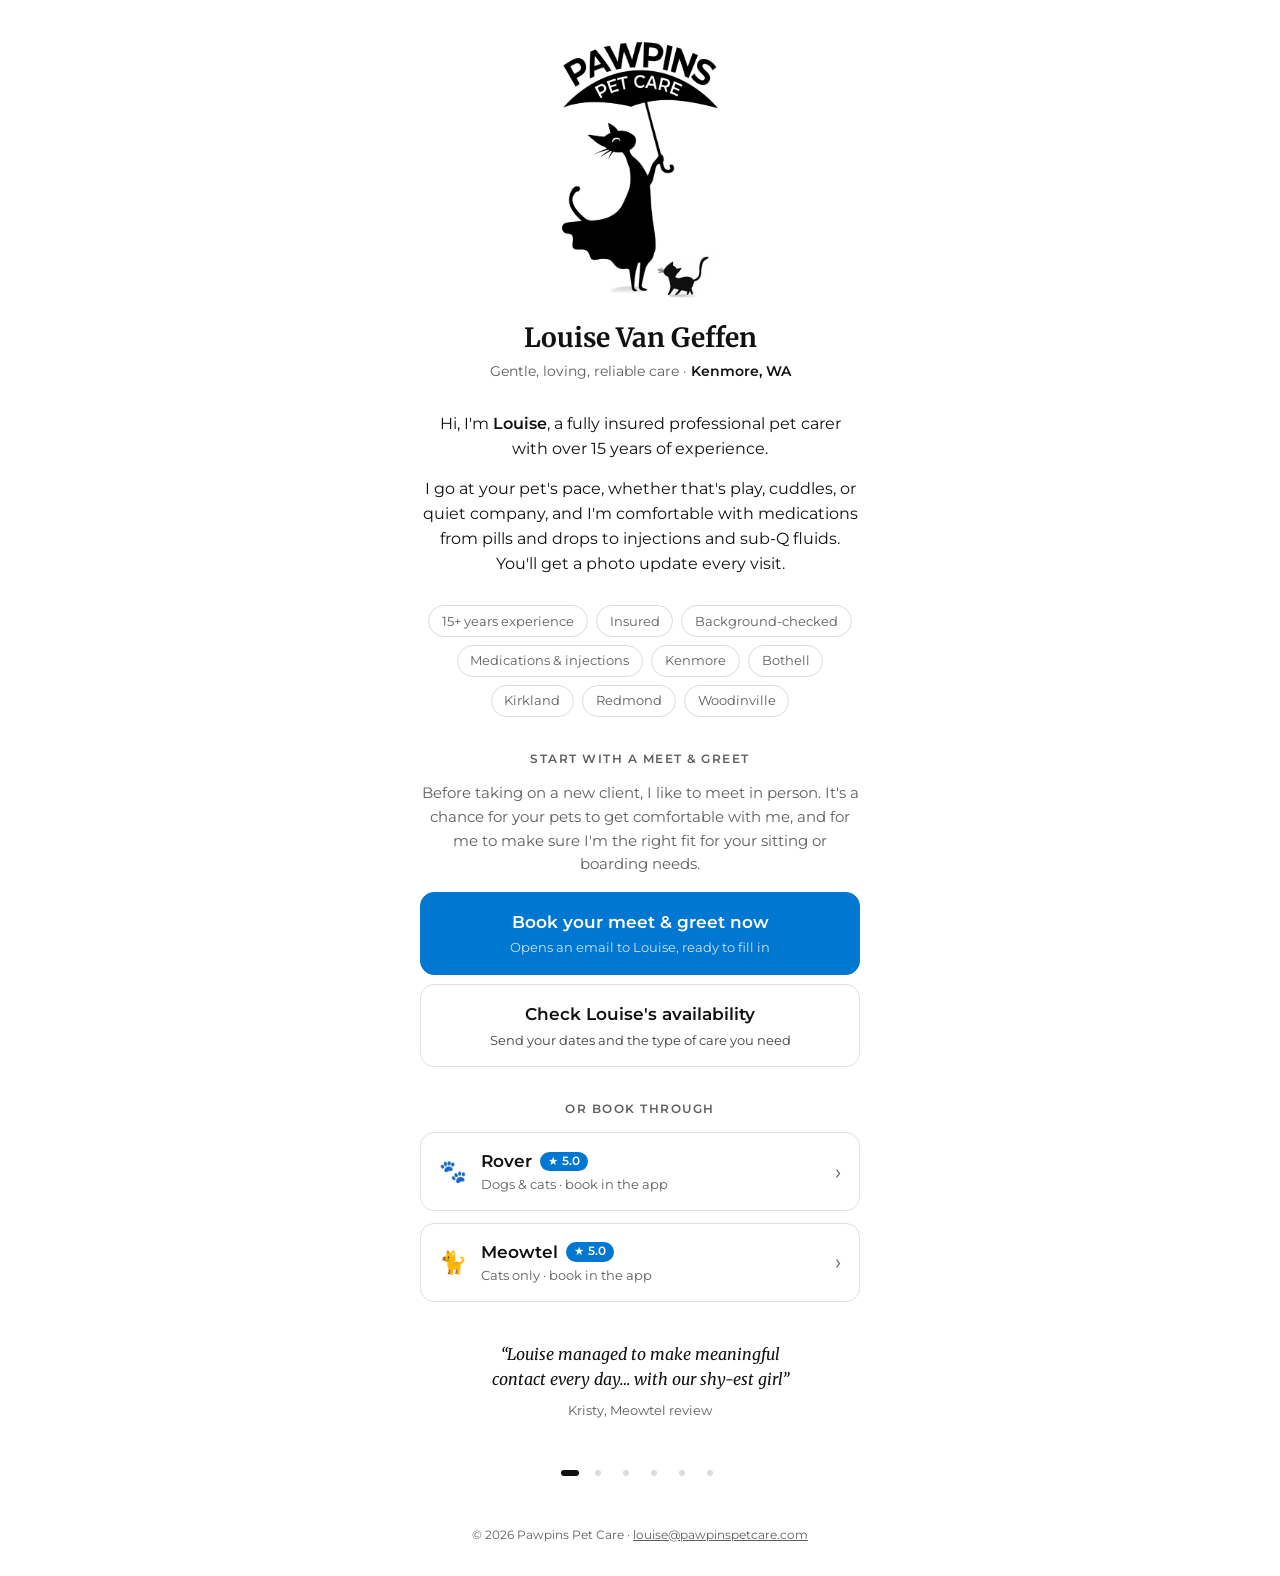
==== index.html @ c9c1debc "Split intro into two paragraphs and give each town its own badge - Drop the cats-only line from the " ====
<!DOCTYPE html>
<html lang="en">
<head>
  <meta charset="UTF-8">
  <meta name="viewport" content="width=device-width, initial-scale=1">
  <title>Pawpins Pet Care · Cat &amp; Pet Sitting in Kenmore, WA</title>
  <meta name="description" content="Gentle, loving, reliable pet care from Louise in Kenmore, Bothell, Kirkland, Redmond and Woodinville. Book through Rover, Meowtel, or contact Louise directly.">
  <link rel="canonical" href="https://www.pawpinspetcare.com/">
  <meta name="theme-color" content="#ffffff">

  <meta property="og:type" content="website">
  <meta property="og:title" content="Pawpins Pet Care">
  <meta property="og:description" content="Gentle, loving, reliable pet care in Kenmore, WA.">
  <meta property="og:url" content="https://www.pawpinspetcare.com/">
  <meta property="og:image" content="https://www.pawpinspetcare.com/icon.png">

  <link rel="icon" href="favicon.ico" sizes="any">
  <link rel="icon" href="favicon-32.png" type="image/png" sizes="32x32">
  <link rel="apple-touch-icon" href="apple-touch-icon.png">
  <link rel="preconnect" href="https://fonts.googleapis.com">
  <link rel="preconnect" href="https://fonts.gstatic.com" crossorigin>
  <link href="https://fonts.googleapis.com/css2?family=Merriweather:wght@400;700&family=Montserrat:wght@400;500;600&display=swap" rel="stylesheet">

  <script type="application/ld+json">
  {
    "@context": "https://schema.org",
    "@type": "LocalBusiness",
    "name": "Pawpins Pet Care",
    "founder": { "@type": "Person", "name": "Louise Van Geffen" },
    "url": "https://www.pawpinspetcare.com/",
    "logo": "https://www.pawpinspetcare.com/icon.png",
    "email": "louise@pawpinspetcare.com",
    "description": "Insured, in-home cat and pet sitting with over 15 years of professional experience.",
    "address": { "@type": "PostalAddress", "addressLocality": "Kenmore", "addressRegion": "WA", "postalCode": "98028", "addressCountry": "US" },
    "areaServed": ["Kenmore", "Bothell", "Kirkland", "Redmond", "Woodinville"],
    "sameAs": [
      "https://www.rover.com/members/louise-v-let-me-take-care-of-your-fur-baby/",
      "https://meowtel.com/cat-sitters/WA/kenmore/gentle-loving-and-reliable-cat-care"
    ]
  }
  </script>

  <link rel="stylesheet" href="style.css?v=20261124c">
</head>
<body>
  <main>
    <header>
      <h1 class="visually-hidden">Pawpins Pet Care</h1>
      <img class="logo" src="logo.png" width="881" height="1422"
           alt="Pawpins Pet Care logo: a cat holding an umbrella, with a kitten">
      <p class="name">Louise Van Geffen</p>
      <p class="tagline">Gentle, loving, reliable care · <strong>Kenmore, WA</strong></p>
    </header>

    <div class="blurb">
      <p>
        Hi, I'm <strong>Louise</strong>, a fully insured professional pet carer with
        over 15 years of experience.
      </p>
      <p>
        I go at your pet's pace, whether that's play, cuddles, or quiet company,
        and I'm comfortable with medications from pills and drops to injections
        and sub-Q fluids. You'll get a photo update every visit.
      </p>
    </div>

    <ul class="facts" aria-label="Highlights and service area">
      <li>15+ years experience</li>
      <li>Insured</li>
      <li>Background-checked</li>
      <li>Medications &amp; injections</li>
      <li>Kenmore</li>
      <li>Bothell</li>
      <li>Kirkland</li>
      <li>Redmond</li>
      <li>Woodinville</li>
    </ul>

    <section class="cta" aria-labelledby="start">
      <h2 id="start">Start with a meet &amp; greet</h2>
      <p class="cta-note">
        Before taking on a new client, I like to meet in person. It's a chance
        for your pets to get comfortable with me, and for me to make sure I'm
        the right fit for your sitting or boarding needs.
      </p>
      <div class="cta-buttons">
        <a class="cta-btn primary" data-mail="meet"
           href="mailto:louise@pawpinspetcare.com?subject=Meet%20%26%20greet%20request">
          Book your meet &amp; greet now
          <small>Opens an email to Louise, ready to fill in</small>
        </a>
        <a class="cta-btn secondary" data-mail="availability"
           href="mailto:louise@pawpinspetcare.com?subject=Checking%20your%20availability">
          Check Louise's availability
          <small>Send your dates and the type of care you need</small>
        </a>
      </div>
    </section>

    <section aria-labelledby="book">
      <h2 id="book">Or book through</h2>
      <div class="links">
        <a class="btn rover" href="https://www.rover.com/members/louise-v-let-me-take-care-of-your-fur-baby/" rel="noopener">
          <span class="icon" aria-hidden="true">🐾</span>
          <span><span class="label">Rover <span class="badge" title="5-star rating">★ 5.0</span></span><span class="sub">Dogs &amp; cats · book in the app</span></span>
          <span class="arrow" aria-hidden="true">›</span>
        </a>
        <a class="btn meowtel" href="https://meowtel.com/cat-sitters/WA/kenmore/gentle-loving-and-reliable-cat-care" rel="noopener">
          <span class="icon" aria-hidden="true">🐈</span>
          <span><span class="label">Meowtel <span class="badge" title="5-star rating">★ 5.0</span></span><span class="sub">Cats only · book in the app</span></span>
          <span class="arrow" aria-hidden="true">›</span>
        </a>
        <!-- To add a text/call button, copy a block above and use href="sms:+1XXXXXXXXXX" or "tel:+1XXXXXXXXXX" -->
      </div>
    </section>

    <section class="reviews" data-reviews aria-label="Client reviews">
      <figure class="review is-active"><blockquote>“Louise is a great sitter! I trust her completely with my cats!”</blockquote><figcaption>Jessica, Meowtel review</figcaption></figure>
    </section>

    <footer>
      © <span id="y">2026</span> Pawpins Pet Care ·
      <a href="mailto:louise@pawpinspetcare.com" style="color: inherit">louise@pawpinspetcare.com</a>
    </footer>
  </main>
  <script src="mail.js?v=20261124c"></script>
  <script src="reviews.js?v=20261124c"></script>
  <script>document.getElementById('y').textContent = new Date().getFullYear();</script>
</body>
</html>
---- style.css ----
:root {
  --bg: #ffffff;
  --card: #ffffff;
  --ink: #111111;
  --muted: #5f5f5f;
  --line: #dcdcdc;
  --stroke: #dde1e6;          /* soft border for buttons and step circles */
  --accent: #0077d1;          /* Pawpins blue (from #0084e4, darkened a touch so white text passes contrast) */
  --accent-hover: #0066b4;
  --accent-soft: #f2f8fd;     /* light blue hover tint */
  --radius: 14px;
  --serif: "Merriweather", Georgia, serif;
  --sans: "Montserrat", system-ui, -apple-system, "Segoe UI", sans-serif;
}
* { box-sizing: border-box; margin: 0; padding: 0; }
html { -webkit-text-size-adjust: 100%; }
body {
  font-family: var(--sans);
  background: var(--bg);
  color: var(--ink);
  line-height: 1.55;
  min-height: 100vh;
  display: flex;
  justify-content: center;
  padding: 2.5rem 1.25rem 2rem;
}
main { width: 100%; max-width: 440px; text-align: center; }

.logo {
  display: block;
  width: 160px;
  max-width: 45%;
  height: auto;
  margin: 0 auto 1.5rem;
}
.visually-hidden {
  position: absolute; width: 1px; height: 1px; overflow: hidden;
  clip: rect(0 0 0 0); white-space: nowrap;
}
.name {
  font-family: var(--serif);
  font-weight: 700;
  font-size: 1.65rem;
  line-height: 1.2;
}
.tagline {
  color: var(--muted);
  font-size: .9rem;
  margin-top: .4rem;
}

.blurb {
  margin: 1.75rem 0;
  font-size: 1.02rem;
  text-wrap: pretty;
  display: grid;
  gap: .9rem;          /* space between intro paragraphs */
}
.blurb strong { font-weight: 600; }

.facts {
  list-style: none;
  display: flex;
  flex-wrap: wrap;
  justify-content: center;
  gap: .5rem;
  margin-bottom: 2rem;
}
.facts li {
  font-size: .82rem;
  color: var(--muted);
  background: var(--card);
  border: 1px solid var(--line);
  border-radius: 999px;
  padding: .3rem .8rem;
}

h2 {
  font-size: .78rem;
  text-transform: uppercase;
  letter-spacing: .12em;
  color: var(--muted);
  font-weight: 600;
  margin-bottom: .85rem;
}

.links { display: grid; gap: .75rem; }
.btn {
  display: flex;
  align-items: center;
  gap: .9rem;
  text-align: left;
  text-decoration: none;
  color: var(--ink);
  background: var(--card);
  border: 1.5px solid var(--stroke);
  border-radius: var(--radius);
  padding: .95rem 1.1rem;
  transition: background .15s ease, color .15s ease;
}
.btn:hover, .btn:focus-visible {
  border-color: var(--accent);
  background: var(--accent-soft);
  outline: none;
}
.btn:focus-visible { box-shadow: 0 0 0 3px #fff, 0 0 0 5px var(--accent); }
.btn .icon { font-size: 1.4rem; line-height: 1; flex: none; }
.btn .label { font-weight: 600; font-size: 1.05rem; display: block; }
.btn .sub { color: var(--muted); font-size: .82rem; display: block; }
.btn .arrow { margin-left: auto; color: var(--muted); font-size: 1.3rem; }

.quote {
  margin: 2.25rem 0 0;
  font-family: var(--serif);
  font-style: italic;
  color: var(--muted);
  font-size: .98rem;
}
.quote cite { display: block; font-style: normal; font-family: inherit; font-size: .8rem; margin-top: .3rem; }

footer {
  margin-top: 2.5rem;
  font-size: .78rem;
  color: var(--muted);
}

@media (prefers-reduced-motion: reduce) { .btn { transition: none; } }

/* ---- Card welcome page (/hi/) ---- */
.welcome .logo { width: 104px; margin-bottom: 1rem; }
.hello {
  font-family: var(--serif);
  font-weight: 700;
  font-size: 1.75rem;
  line-height: 1.25;
}
.lede { margin: .6rem 0 1.75rem; font-size: 1.02rem; color: var(--muted); text-wrap: pretty; }
.lede strong { color: var(--ink); font-weight: 600; }

.next { margin-top: 2.25rem; text-align: left; }
.steps { list-style: none; counter-reset: step; display: grid; gap: .9rem; }
.steps li { counter-increment: step; display: grid; grid-template-columns: 2rem 1fr; gap: .75rem; align-items: start; font-size: .95rem; }
.steps li::before {
  content: counter(step);
  width: 2rem; height: 2rem; border-radius: 50%;
  border: 1.5px solid var(--stroke);
  display: grid; place-items: center;
  font-weight: 600; font-size: .9rem;
}
.steps strong { display: block; font-weight: 600; }
.steps span { color: var(--muted); }

.extras { margin-top: 2.25rem; display: grid; grid-template-columns: 1fr 1fr; gap: .6rem; }
.chip {
  display: flex; align-items: center; justify-content: center; gap: .45rem;
  font: inherit; font-size: .88rem; font-weight: 500;
  color: var(--ink); background: #f3f3f3;
  border: 0; border-radius: 999px;
  padding: .7rem .9rem; text-decoration: none; cursor: pointer;
}
.chip:hover, .chip:focus-visible { background: #e6e6e6; outline: none; }
.chip:focus-visible { box-shadow: 0 0 0 2px var(--ink); }
.more { display: inline-block; margin-top: 1.75rem; color: var(--ink); font-size: .9rem; }

/* ---- Meet & greet call to action ---- */
.cta { margin: 0 0 2rem; }
.cta-note { font-size: .95rem; color: var(--muted); margin: 0 0 1rem; text-wrap: pretty; }
.cta-buttons { display: grid; gap: .6rem; }
.cta-btn {
  display: block;
  text-decoration: none;
  font-weight: 600;
  font-size: 1.08rem;
  border: 1.5px solid var(--stroke);
  border-radius: var(--radius);
  padding: 1rem 1.1rem;
  transition: background .15s ease, color .15s ease;
}
.cta-btn small { display: block; font-weight: 400; font-size: .8rem; margin-top: .15rem; opacity: .8; }
.cta-btn.primary { background: var(--accent); border-color: var(--accent); color: #fff; }
.cta-btn.primary:hover, .cta-btn.primary:focus-visible { background: var(--accent-hover); border-color: var(--accent-hover); outline: none; }
.cta-btn.secondary { background: #fff; color: var(--ink); }
.cta-btn.secondary:hover, .cta-btn.secondary:focus-visible { background: var(--accent-soft); border-color: var(--accent); outline: none; }
.cta-btn:focus-visible { box-shadow: 0 0 0 3px #fff, 0 0 0 5px var(--accent); }
.or { font-size: .78rem; text-transform: uppercase; letter-spacing: .12em; color: var(--muted); margin: 0 0 .85rem; }

/* ---- Rating badge on booking buttons ---- */
.btn > span:not(.icon):not(.arrow) { min-width: 0; }
.btn .label { display: flex; align-items: center; gap: .5rem; }
.btn .sub { white-space: nowrap; overflow: hidden; text-overflow: ellipsis; }
.badge {
  display: inline-flex; align-items: center;
  font-size: .72rem; font-weight: 600; letter-spacing: .02em;
  line-height: 1;
  color: #fff; background: var(--accent);
  border-radius: 999px;
  padding: .25rem .5rem;
}


/* ---- Reviews carousel ---- */
.reviews { margin: 2.5rem 0 0; }
.reviews-track { display: grid; }               /* all slides share one cell: height = tallest, no jumping */
.review {
  grid-area: 1 / 1;
  margin: 0;
  opacity: 0;
  transform: translateY(6px);
  transition: opacity .7s ease, transform .7s ease;
  pointer-events: none;
}
.review.is-active { opacity: 1; transform: none; pointer-events: auto; }
.review blockquote {
  font-family: var(--serif);
  font-style: italic;
  font-size: 1rem;
  line-height: 1.6;
  color: var(--ink);
  text-wrap: balance;
}
.review figcaption { font-size: .8rem; color: var(--muted); margin-top: .5rem; }
.reviews-dots { display: flex; justify-content: center; gap: .25rem; margin-top: .9rem; }
.reviews-dots button {
  width: 24px; height: 24px;               /* comfortable tap target */
  border: 0; padding: 0; background: none; cursor: pointer;
  display: grid; place-items: center;
}
.reviews-dots button::before {
  content: ""; width: 6px; height: 6px; border-radius: 999px;
  background: var(--line);
  transition: width .3s ease, background .3s ease;
}
.reviews-dots button[aria-current="true"]::before { width: 18px; background: var(--ink); }
.reviews-dots button:focus-visible { outline: 2px solid var(--ink); outline-offset: 1px; border-radius: 6px; }
@media (prefers-reduced-motion: reduce) {
  /* Still rotates, but as a plain fade with no movement */
  .review { transform: none; transition: opacity .7s ease; }
  .reviews-dots button::before { transition: none; }
}
.tagline strong { color: var(--ink); font-weight: 600; }
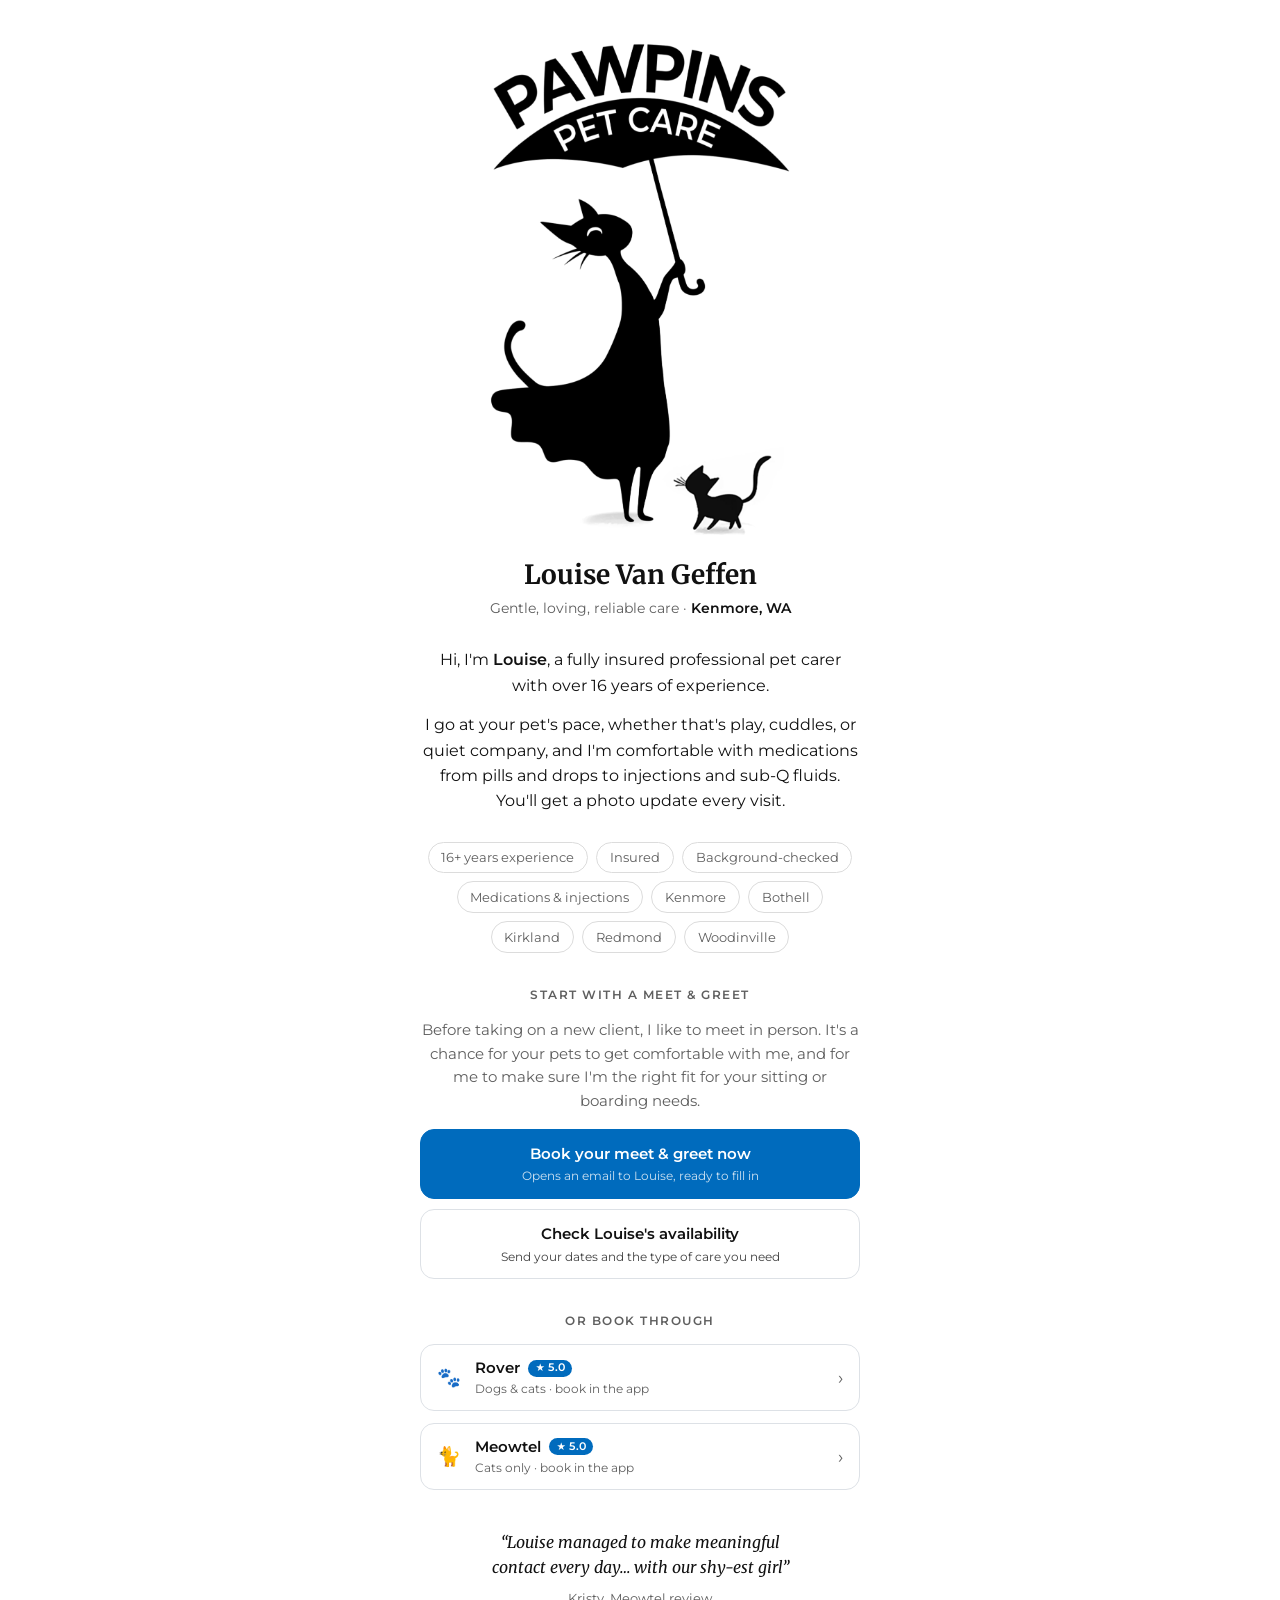
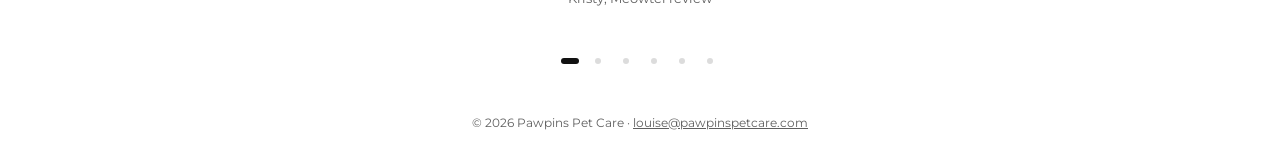
==== commit ef4e106c: "Shrinking logo on desktop, smaller buttons, deeper blue, 16+ years - Home page logo starts large on " ====
--- a/index.html
+++ b/index.html
@@ -30,7 +30,7 @@
     "url": "https://www.pawpinspetcare.com/",
     "logo": "https://www.pawpinspetcare.com/icon.png",
     "email": "louise@pawpinspetcare.com",
-    "description": "Insured, in-home cat and pet sitting with over 15 years of professional experience.",
+    "description": "Insured, in-home cat and pet sitting with over 16 years of professional experience.",
     "address": { "@type": "PostalAddress", "addressLocality": "Kenmore", "addressRegion": "WA", "postalCode": "98028", "addressCountry": "US" },
     "areaServed": ["Kenmore", "Bothell", "Kirkland", "Redmond", "Woodinville"],
     "sameAs": [
@@ -40,13 +40,13 @@
   }
   </script>
 
-  <link rel="stylesheet" href="style.css?v=20261124c">
+  <link rel="stylesheet" href="style.css?v=20261124d">
 </head>
 <body>
   <main>
     <header>
       <h1 class="visually-hidden">Pawpins Pet Care</h1>
-      <img class="logo" src="logo.png" width="881" height="1422"
+      <img class="logo logo-grow" src="logo.png" width="881" height="1422"
            alt="Pawpins Pet Care logo: a cat holding an umbrella, with a kitten">
       <p class="name">Louise Van Geffen</p>
       <p class="tagline">Gentle, loving, reliable care · <strong>Kenmore, WA</strong></p>
@@ -55,7 +55,7 @@
     <div class="blurb">
       <p>
         Hi, I'm <strong>Louise</strong>, a fully insured professional pet carer with
-        over 15 years of experience.
+        over 16 years of experience.
       </p>
       <p>
         I go at your pet's pace, whether that's play, cuddles, or quiet company,
@@ -65,7 +65,7 @@
     </div>
 
     <ul class="facts" aria-label="Highlights and service area">
-      <li>15+ years experience</li>
+      <li>16+ years experience</li>
       <li>Insured</li>
       <li>Background-checked</li>
       <li>Medications &amp; injections</li>
@@ -123,8 +123,33 @@
       <a href="mailto:louise@pawpinspetcare.com" style="color: inherit">louise@pawpinspetcare.com</a>
     </footer>
   </main>
-  <script src="mail.js?v=20261124c"></script>
-  <script src="reviews.js?v=20261124c"></script>
+  <script src="mail.js?v=20261124d"></script>
+  <script src="reviews.js?v=20261124d"></script>
+  <script>
+    // Desktop only: the logo starts large and shrinks to its normal size over the first part of the scroll.
+    (function () {
+      var logo = document.querySelector(".logo-grow");
+      if (!logo) return;
+      var desktop = window.matchMedia("(min-width: 768px) and (hover: hover) and (pointer: fine)");
+      var SMALL = 160, RANGE = 320; // px wide when shrunk, px of scroll to get there
+      var RATIO = 1422 / 881;       // logo height / width
+      var queued = false;
+      function update() {
+        queued = false;
+        if (!desktop.matches) { logo.style.removeProperty("--logo-w"); return; }
+        // Start up to 320px wide, but never taller than ~55% of the window, so the name stays above the fold
+        var BIG = Math.max(SMALL, Math.min(320, window.innerHeight * 0.55 / RATIO));
+        var p = Math.min(1, Math.max(0, window.scrollY / RANGE));
+        var eased = 1 - Math.pow(1 - p, 2); // ease-out: shrinks quickly at first, settles gently
+        logo.style.setProperty("--logo-w", (BIG - (BIG - SMALL) * eased).toFixed(1) + "px");
+      }
+      function queue() { if (!queued) { queued = true; requestAnimationFrame(update); } }
+      window.addEventListener("scroll", queue, { passive: true });
+      window.addEventListener("resize", queue);
+      if (desktop.addEventListener) desktop.addEventListener("change", queue);
+      update();
+    })();
+  </script>
   <script>document.getElementById('y').textContent = new Date().getFullYear();</script>
 </body>
 </html>
--- a/style.css
+++ b/style.css
@@ -5,8 +5,8 @@
   --muted: #5f5f5f;
   --line: #dcdcdc;
   --stroke: #dde1e6;          /* soft border for buttons and step circles */
-  --accent: #0077d1;          /* Pawpins blue (from #0084e4, darkened a touch so white text passes contrast) */
-  --accent-hover: #0066b4;
+  --accent: #006bbd;          /* Pawpins blue (a deeper take on #0084e4) */
+  --accent-hover: #005aa0;
   --accent-soft: #f2f8fd;     /* light blue hover tint */
   --radius: 14px;
   --serif: "Merriweather", Georgia, serif;
@@ -95,7 +95,7 @@
   background: var(--card);
   border: 1.5px solid var(--stroke);
   border-radius: var(--radius);
-  padding: .95rem 1.1rem;
+  padding: .7rem 1rem;
   transition: background .15s ease, color .15s ease;
 }
 .btn:hover, .btn:focus-visible {
@@ -104,10 +104,10 @@
   outline: none;
 }
 .btn:focus-visible { box-shadow: 0 0 0 3px #fff, 0 0 0 5px var(--accent); }
-.btn .icon { font-size: 1.4rem; line-height: 1; flex: none; }
-.btn .label { font-weight: 600; font-size: 1.05rem; display: block; }
-.btn .sub { color: var(--muted); font-size: .82rem; display: block; }
-.btn .arrow { margin-left: auto; color: var(--muted); font-size: 1.3rem; }
+.btn .icon { font-size: 1.2rem; line-height: 1; flex: none; }
+.btn .label { font-weight: 600; font-size: .95rem; display: block; }
+.btn .sub { color: var(--muted); font-size: .76rem; display: block; }
+.btn .arrow { margin-left: auto; color: var(--muted); font-size: 1.1rem; }
 
 .quote {
   margin: 2.25rem 0 0;
@@ -170,13 +170,13 @@
   display: block;
   text-decoration: none;
   font-weight: 600;
-  font-size: 1.08rem;
+  font-size: .95rem;
   border: 1.5px solid var(--stroke);
   border-radius: var(--radius);
-  padding: 1rem 1.1rem;
+  padding: .75rem 1rem;
   transition: background .15s ease, color .15s ease;
 }
-.cta-btn small { display: block; font-weight: 400; font-size: .8rem; margin-top: .15rem; opacity: .8; }
+.cta-btn small { display: block; font-weight: 400; font-size: .75rem; margin-top: .15rem; opacity: .8; }
 .cta-btn.primary { background: var(--accent); border-color: var(--accent); color: #fff; }
 .cta-btn.primary:hover, .cta-btn.primary:focus-visible { background: var(--accent-hover); border-color: var(--accent-hover); outline: none; }
 .cta-btn.secondary { background: #fff; color: var(--ink); }
@@ -190,11 +190,11 @@
 .btn .sub { white-space: nowrap; overflow: hidden; text-overflow: ellipsis; }
 .badge {
   display: inline-flex; align-items: center;
-  font-size: .72rem; font-weight: 600; letter-spacing: .02em;
+  font-size: .66rem; font-weight: 600; letter-spacing: .02em;
   line-height: 1;
   color: #fff; background: var(--accent);
   border-radius: 999px;
-  padding: .25rem .5rem;
+  padding: .2rem .45rem;
 }
 
 
@@ -238,3 +238,8 @@
   .reviews-dots button::before { transition: none; }
 }
 .tagline strong { color: var(--ink); font-weight: 600; }
+
+/* ---- Home page logo that shrinks on scroll (desktop only; driven by a small script in index.html) ---- */
+@media (min-width: 768px) and (hover: hover) and (pointer: fine) {
+  .logo-grow { width: var(--logo-w, 160px); max-width: none; will-change: width; }
+}
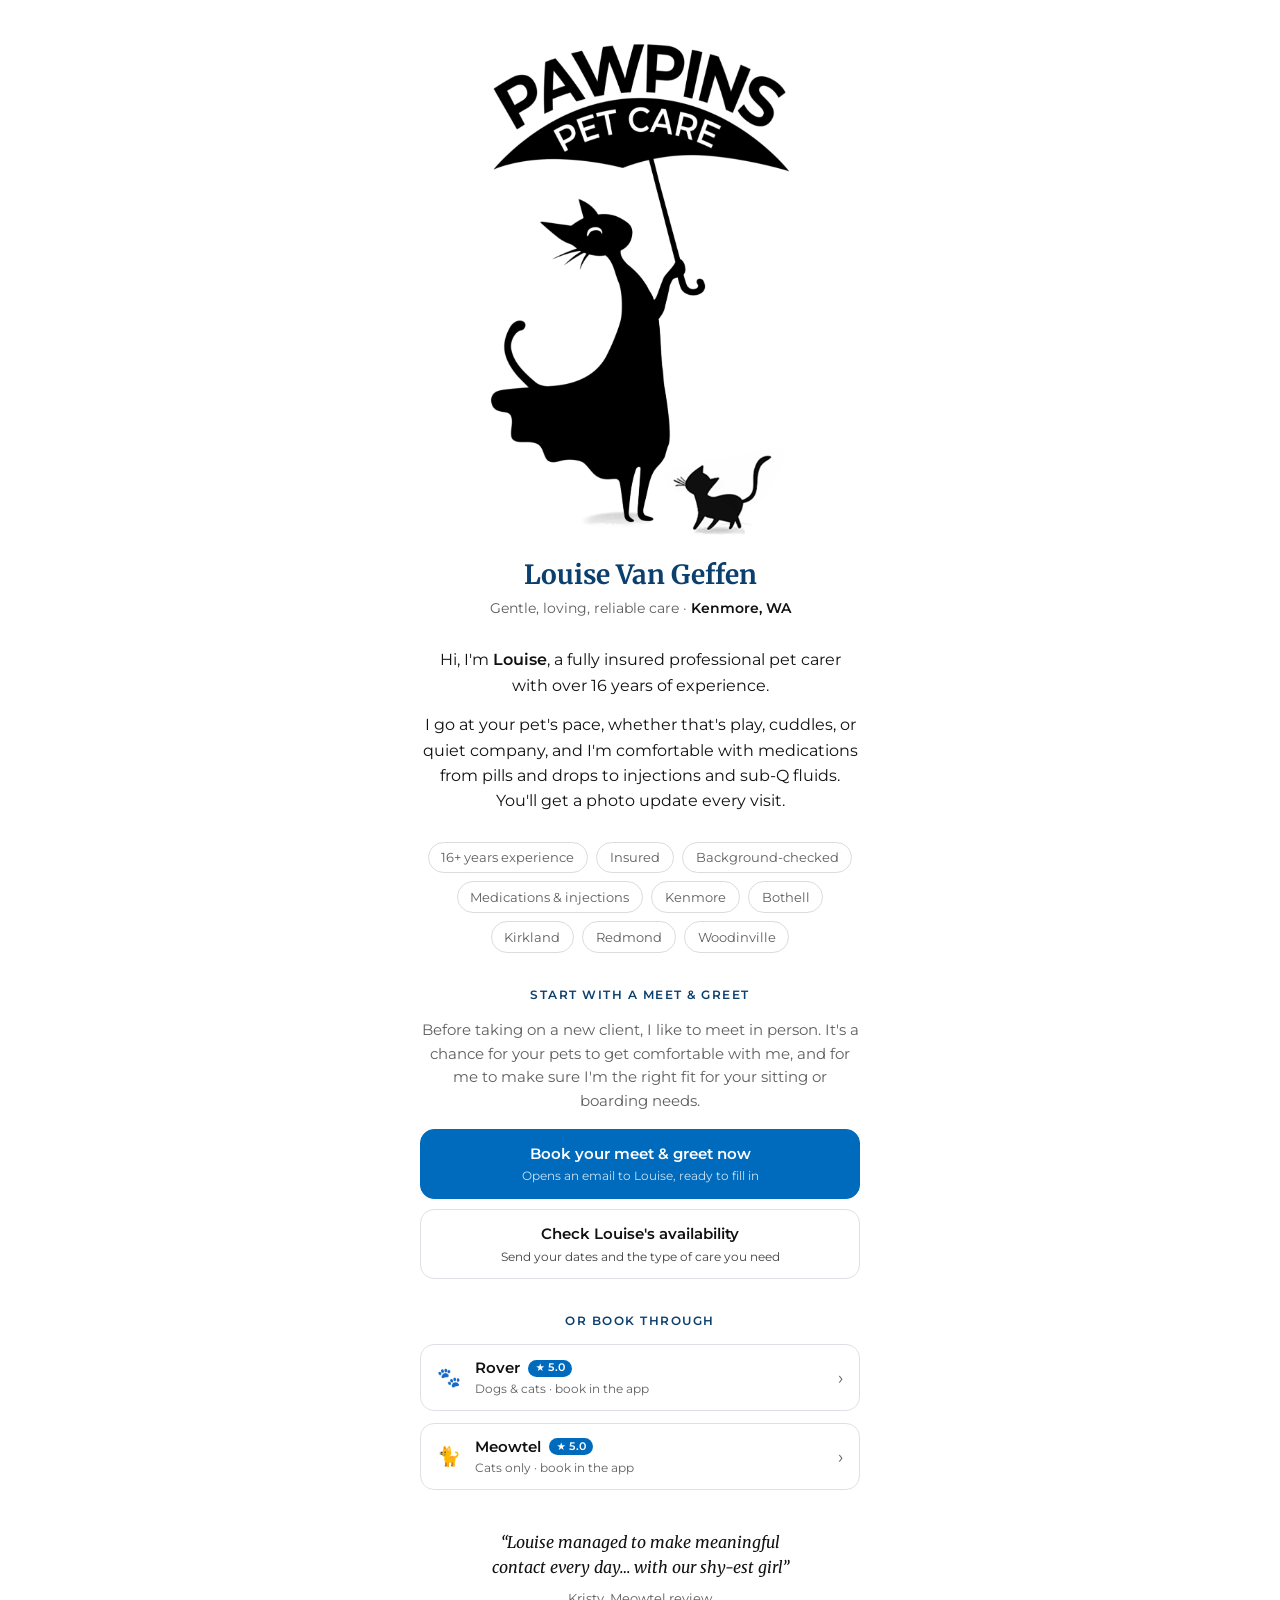
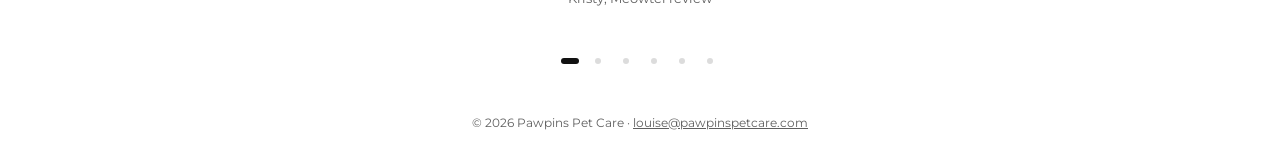
==== commit 4b6b5ff3: "Fix email links; navy name and section headers - Email links: stop navigating to /hi/ 0.7s after the" ====
--- a/index.html
+++ b/index.html
@@ -14,8 +14,10 @@
   <meta property="og:url" content="https://www.pawpinspetcare.com/">
   <meta property="og:image" content="https://www.pawpinspetcare.com/icon.png">
 
-  <link rel="icon" href="favicon.ico" sizes="any">
-  <link rel="icon" href="favicon-32.png" type="image/png" sizes="32x32">
+  <link rel="icon" href="favicon.ico?v=kitten" sizes="any">
+  <!-- White kitten for dark browser tabs, black kitten for light ones -->
+  <link rel="icon" href="favicon-kitten-white.png" type="image/png" sizes="64x64" media="(prefers-color-scheme: dark)">
+  <link rel="icon" href="favicon-kitten-black.png" type="image/png" sizes="64x64" media="(prefers-color-scheme: light)">
   <link rel="apple-touch-icon" href="apple-touch-icon.png">
   <link rel="preconnect" href="https://fonts.googleapis.com">
   <link rel="preconnect" href="https://fonts.gstatic.com" crossorigin>
@@ -40,7 +42,7 @@
   }
   </script>
 
-  <link rel="stylesheet" href="style.css?v=20261124d">
+  <link rel="stylesheet" href="style.css?v=20261124g">
 </head>
 <body>
   <main>
@@ -100,12 +102,12 @@
     <section aria-labelledby="book">
       <h2 id="book">Or book through</h2>
       <div class="links">
-        <a class="btn rover" href="https://www.rover.com/members/louise-v-let-me-take-care-of-your-fur-baby/" rel="noopener">
+        <a class="btn rover" href="https://www.rover.com/members/louise-v-let-me-take-care-of-your-fur-baby/" target="_blank" rel="noopener">
           <span class="icon" aria-hidden="true">🐾</span>
           <span><span class="label">Rover <span class="badge" title="5-star rating">★ 5.0</span></span><span class="sub">Dogs &amp; cats · book in the app</span></span>
           <span class="arrow" aria-hidden="true">›</span>
         </a>
-        <a class="btn meowtel" href="https://meowtel.com/cat-sitters/WA/kenmore/gentle-loving-and-reliable-cat-care" rel="noopener">
+        <a class="btn meowtel" href="https://meowtel.com/cat-sitters/WA/kenmore/gentle-loving-and-reliable-cat-care" target="_blank" rel="noopener">
           <span class="icon" aria-hidden="true">🐈</span>
           <span><span class="label">Meowtel <span class="badge" title="5-star rating">★ 5.0</span></span><span class="sub">Cats only · book in the app</span></span>
           <span class="arrow" aria-hidden="true">›</span>
@@ -123,8 +125,8 @@
       <a href="mailto:louise@pawpinspetcare.com" style="color: inherit">louise@pawpinspetcare.com</a>
     </footer>
   </main>
-  <script src="mail.js?v=20261124d"></script>
-  <script src="reviews.js?v=20261124d"></script>
+  <script src="mail.js?v=20261124g"></script>
+  <script src="reviews.js?v=20261124g"></script>
   <script>
     // Desktop only: the logo starts large and shrinks to its normal size over the first part of the scroll.
     (function () {
--- a/style.css
+++ b/style.css
@@ -8,6 +8,7 @@
   --accent: #006bbd;          /* Pawpins blue (a deeper take on #0084e4) */
   --accent-hover: #005aa0;
   --accent-soft: #f2f8fd;     /* light blue hover tint */
+  --accent-deep: #0b3f6e;     /* darker blue for Louise's name and section headers */
   --radius: 14px;
   --serif: "Merriweather", Georgia, serif;
   --sans: "Montserrat", system-ui, -apple-system, "Segoe UI", sans-serif;
@@ -42,6 +43,7 @@
   font-weight: 700;
   font-size: 1.65rem;
   line-height: 1.2;
+  color: var(--accent-deep);
 }
 .tagline {
   color: var(--muted);
@@ -79,7 +81,7 @@
   font-size: .78rem;
   text-transform: uppercase;
   letter-spacing: .12em;
-  color: var(--muted);
+  color: var(--accent-deep);
   font-weight: 600;
   margin-bottom: .85rem;
 }
@@ -182,7 +184,7 @@
 .cta-btn.secondary { background: #fff; color: var(--ink); }
 .cta-btn.secondary:hover, .cta-btn.secondary:focus-visible { background: var(--accent-soft); border-color: var(--accent); outline: none; }
 .cta-btn:focus-visible { box-shadow: 0 0 0 3px #fff, 0 0 0 5px var(--accent); }
-.or { font-size: .78rem; text-transform: uppercase; letter-spacing: .12em; color: var(--muted); margin: 0 0 .85rem; }
+.or { font-size: .78rem; text-transform: uppercase; letter-spacing: .12em; color: var(--accent-deep); margin: 0 0 .85rem; }
 
 /* ---- Rating badge on booking buttons ---- */
 .btn > span:not(.icon):not(.arrow) { min-width: 0; }
@@ -243,3 +245,20 @@
 @media (min-width: 768px) and (hover: hover) and (pointer: fine) {
   .logo-grow { width: var(--logo-w, 160px); max-width: none; will-change: width; }
 }
+
+/* ---- Note shown on /hi/ after arriving from an email link ---- */
+.notice {
+  font-size: .85rem;
+  color: var(--ink);
+  background: var(--accent-soft);
+  border: 1px solid var(--stroke);
+  border-radius: 10px;
+  padding: .65rem .9rem;
+  margin: 0 0 1.5rem;
+  text-wrap: pretty;
+}
+.notice a { color: var(--accent); font-weight: 600; }
+
+/* ---- Soft cross-fade between pages (browsers that support it) ---- */
+@view-transition { navigation: auto; }
+::view-transition-old(root), ::view-transition-new(root) { animation-duration: .45s; }
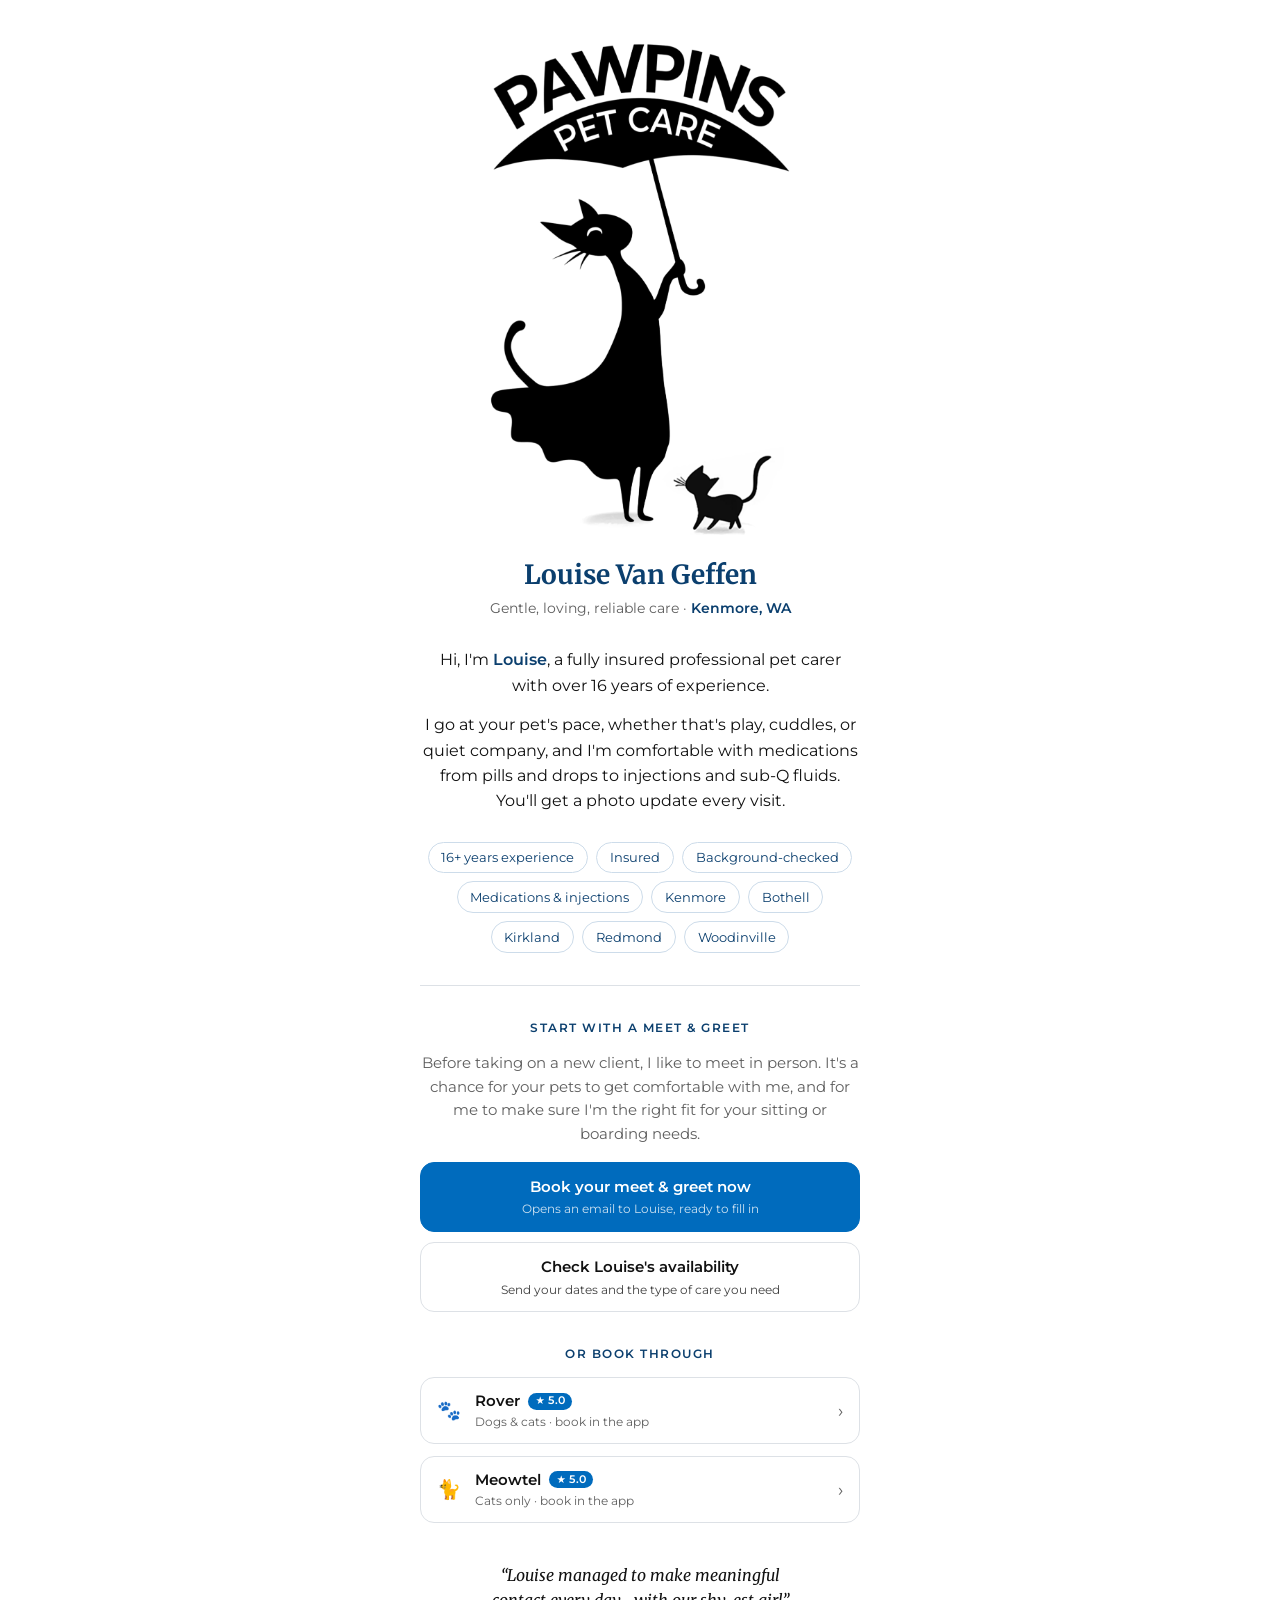
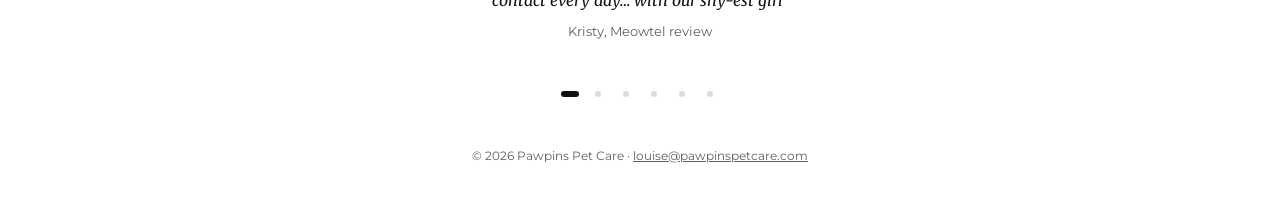
==== commit ce30335c: "Navy bold text and badges, divider, simpler card page greeting - Bold text (Louise, Kenmore, WA, ste" ====
--- a/index.html
+++ b/index.html
@@ -42,7 +42,7 @@
   }
   </script>
 
-  <link rel="stylesheet" href="style.css?v=20261124g">
+  <link rel="stylesheet" href="style.css?v=20261124i">
 </head>
 <body>
   <main>
@@ -77,6 +77,8 @@
       <li>Redmond</li>
       <li>Woodinville</li>
     </ul>
+
+    <hr class="divider">
 
     <section class="cta" aria-labelledby="start">
       <h2 id="start">Start with a meet &amp; greet</h2>
@@ -125,8 +127,8 @@
       <a href="mailto:louise@pawpinspetcare.com" style="color: inherit">louise@pawpinspetcare.com</a>
     </footer>
   </main>
-  <script src="mail.js?v=20261124g"></script>
-  <script src="reviews.js?v=20261124g"></script>
+  <script src="mail.js?v=20261124i"></script>
+  <script src="reviews.js?v=20261124i"></script>
   <script>
     // Desktop only: the logo starts large and shrinks to its normal size over the first part of the scroll.
     (function () {
--- a/style.css
+++ b/style.css
@@ -58,7 +58,7 @@
   display: grid;
   gap: .9rem;          /* space between intro paragraphs */
 }
-.blurb strong { font-weight: 600; }
+.blurb strong { font-weight: 600; color: var(--accent-deep); }
 
 .facts {
   list-style: none;
@@ -70,9 +70,9 @@
 }
 .facts li {
   font-size: .82rem;
-  color: var(--muted);
+  color: var(--accent-deep);
   background: var(--card);
-  border: 1px solid var(--line);
+  border: 1px solid #cddcea;   /* pale blue to go with the navy text */
   border-radius: 999px;
   padding: .3rem .8rem;
 }
@@ -137,7 +137,7 @@
   line-height: 1.25;
 }
 .lede { margin: .6rem 0 1.75rem; font-size: 1.02rem; color: var(--muted); text-wrap: pretty; }
-.lede strong { color: var(--ink); font-weight: 600; }
+.lede strong { color: var(--accent-deep); font-weight: 600; }
 
 .next { margin-top: 2.25rem; text-align: left; }
 .steps { list-style: none; counter-reset: step; display: grid; gap: .9rem; }
@@ -149,7 +149,7 @@
   display: grid; place-items: center;
   font-weight: 600; font-size: .9rem;
 }
-.steps strong { display: block; font-weight: 600; }
+.steps strong { display: block; font-weight: 600; color: var(--accent-deep); }
 .steps span { color: var(--muted); }
 
 .extras { margin-top: 2.25rem; display: grid; grid-template-columns: 1fr 1fr; gap: .6rem; }
@@ -239,7 +239,7 @@
   .review { transform: none; transition: opacity .7s ease; }
   .reviews-dots button::before { transition: none; }
 }
-.tagline strong { color: var(--ink); font-weight: 600; }
+.tagline strong { color: var(--accent-deep); font-weight: 600; }
 
 /* ---- Home page logo that shrinks on scroll (desktop only; driven by a small script in index.html) ---- */
 @media (min-width: 768px) and (hover: hover) and (pointer: fine) {
@@ -262,3 +262,6 @@
 /* ---- Soft cross-fade between pages (browsers that support it) ---- */
 @view-transition { navigation: auto; }
 ::view-transition-old(root), ::view-transition-new(root) { animation-duration: .45s; }
+
+/* ---- Divider above the meet & greet section (home page) ---- */
+.divider { border: 0; border-top: 1px solid var(--stroke); margin: 0 0 2rem; }
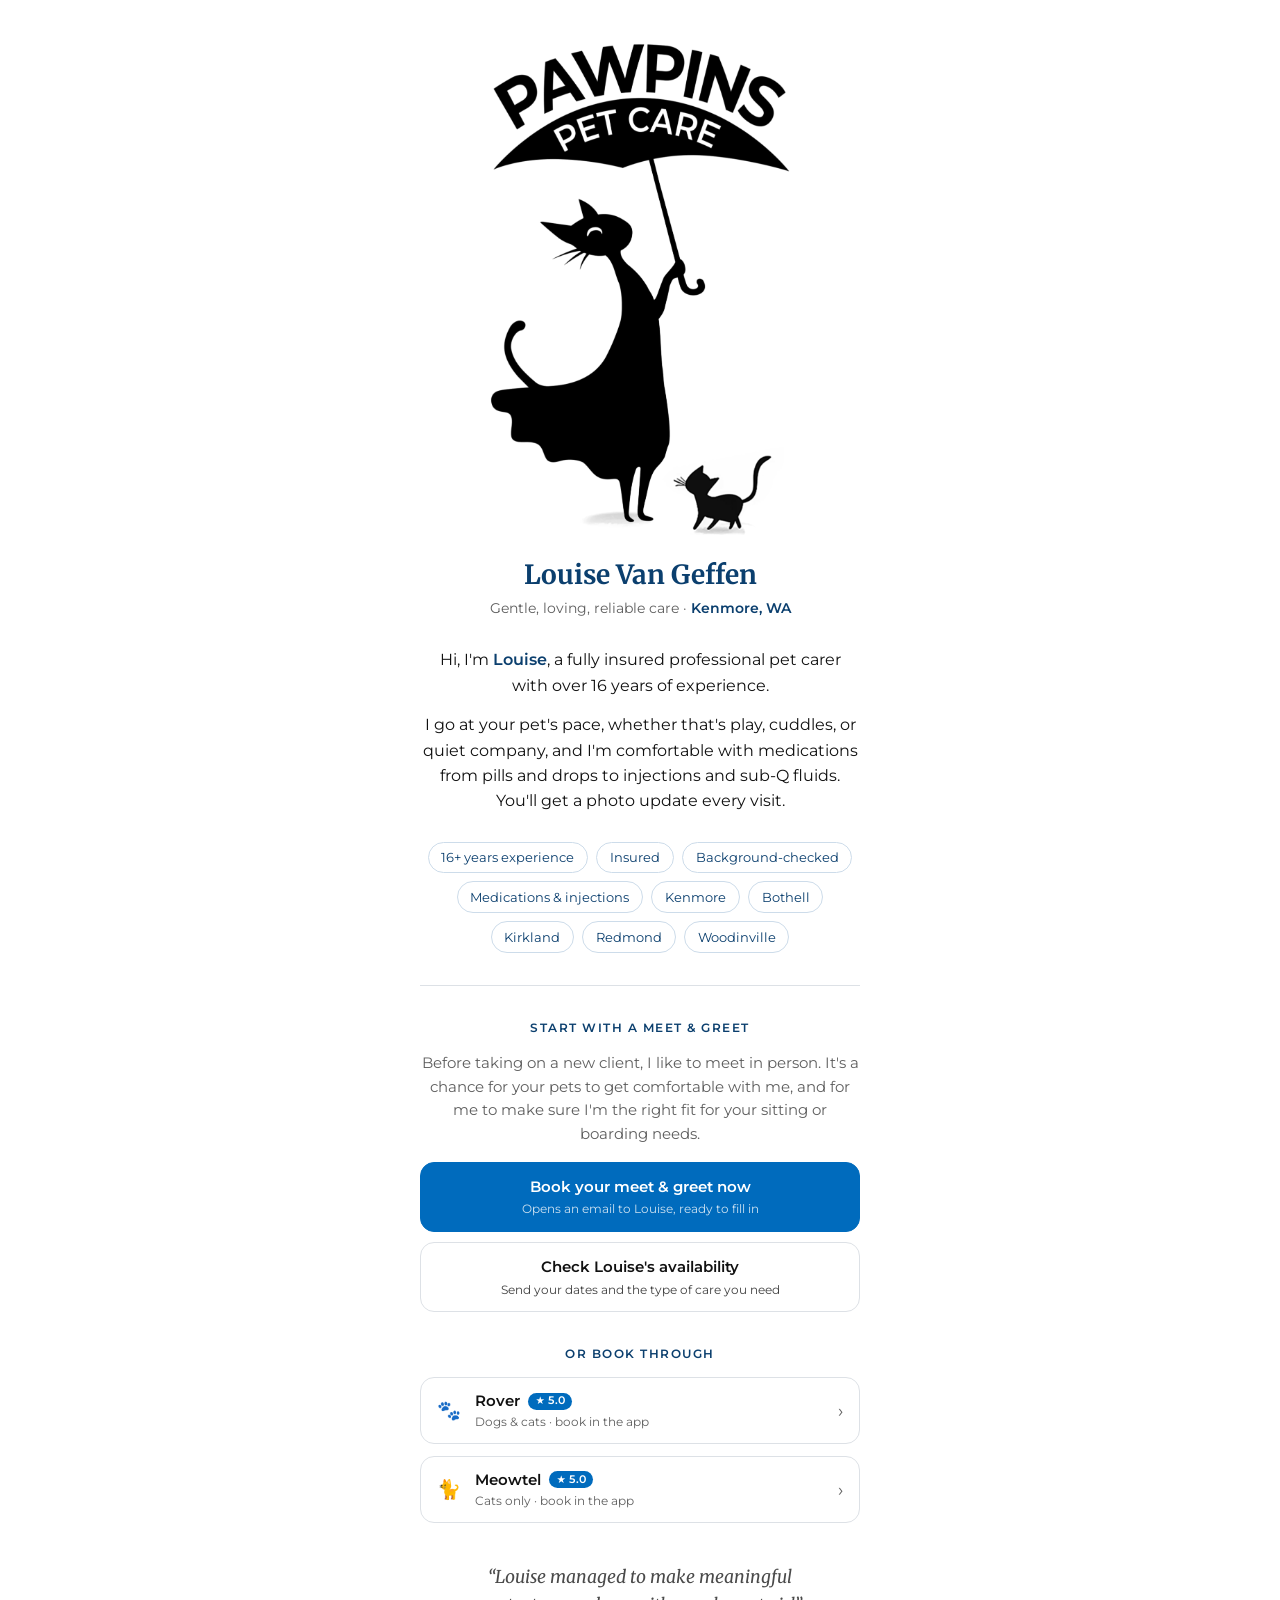
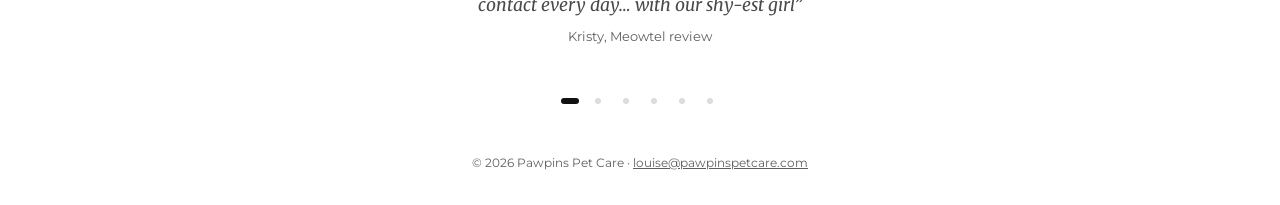
==== commit 721f52dc: "Larger, softer testimonial text; add high-res QR code - Testimonial quotes up to 1.1rem in a softer " ====
--- a/index.html
+++ b/index.html
@@ -42,7 +42,7 @@
   }
   </script>
 
-  <link rel="stylesheet" href="style.css?v=20261124i">
+  <link rel="stylesheet" href="style.css?v=20261124j">
 </head>
 <body>
   <main>
@@ -127,8 +127,8 @@
       <a href="mailto:louise@pawpinspetcare.com" style="color: inherit">louise@pawpinspetcare.com</a>
     </footer>
   </main>
-  <script src="mail.js?v=20261124i"></script>
-  <script src="reviews.js?v=20261124i"></script>
+  <script src="mail.js?v=20261124j"></script>
+  <script src="reviews.js?v=20261124j"></script>
   <script>
     // Desktop only: the logo starts large and shrinks to its normal size over the first part of the scroll.
     (function () {
--- a/style.css
+++ b/style.css
@@ -215,9 +215,9 @@
 .review blockquote {
   font-family: var(--serif);
   font-style: italic;
-  font-size: 1rem;
+  font-size: 1.1rem;
   line-height: 1.6;
-  color: var(--ink);
+  color: #4a4a4a;   /* softer than body text */
   text-wrap: balance;
 }
 .review figcaption { font-size: .8rem; color: var(--muted); margin-top: .5rem; }
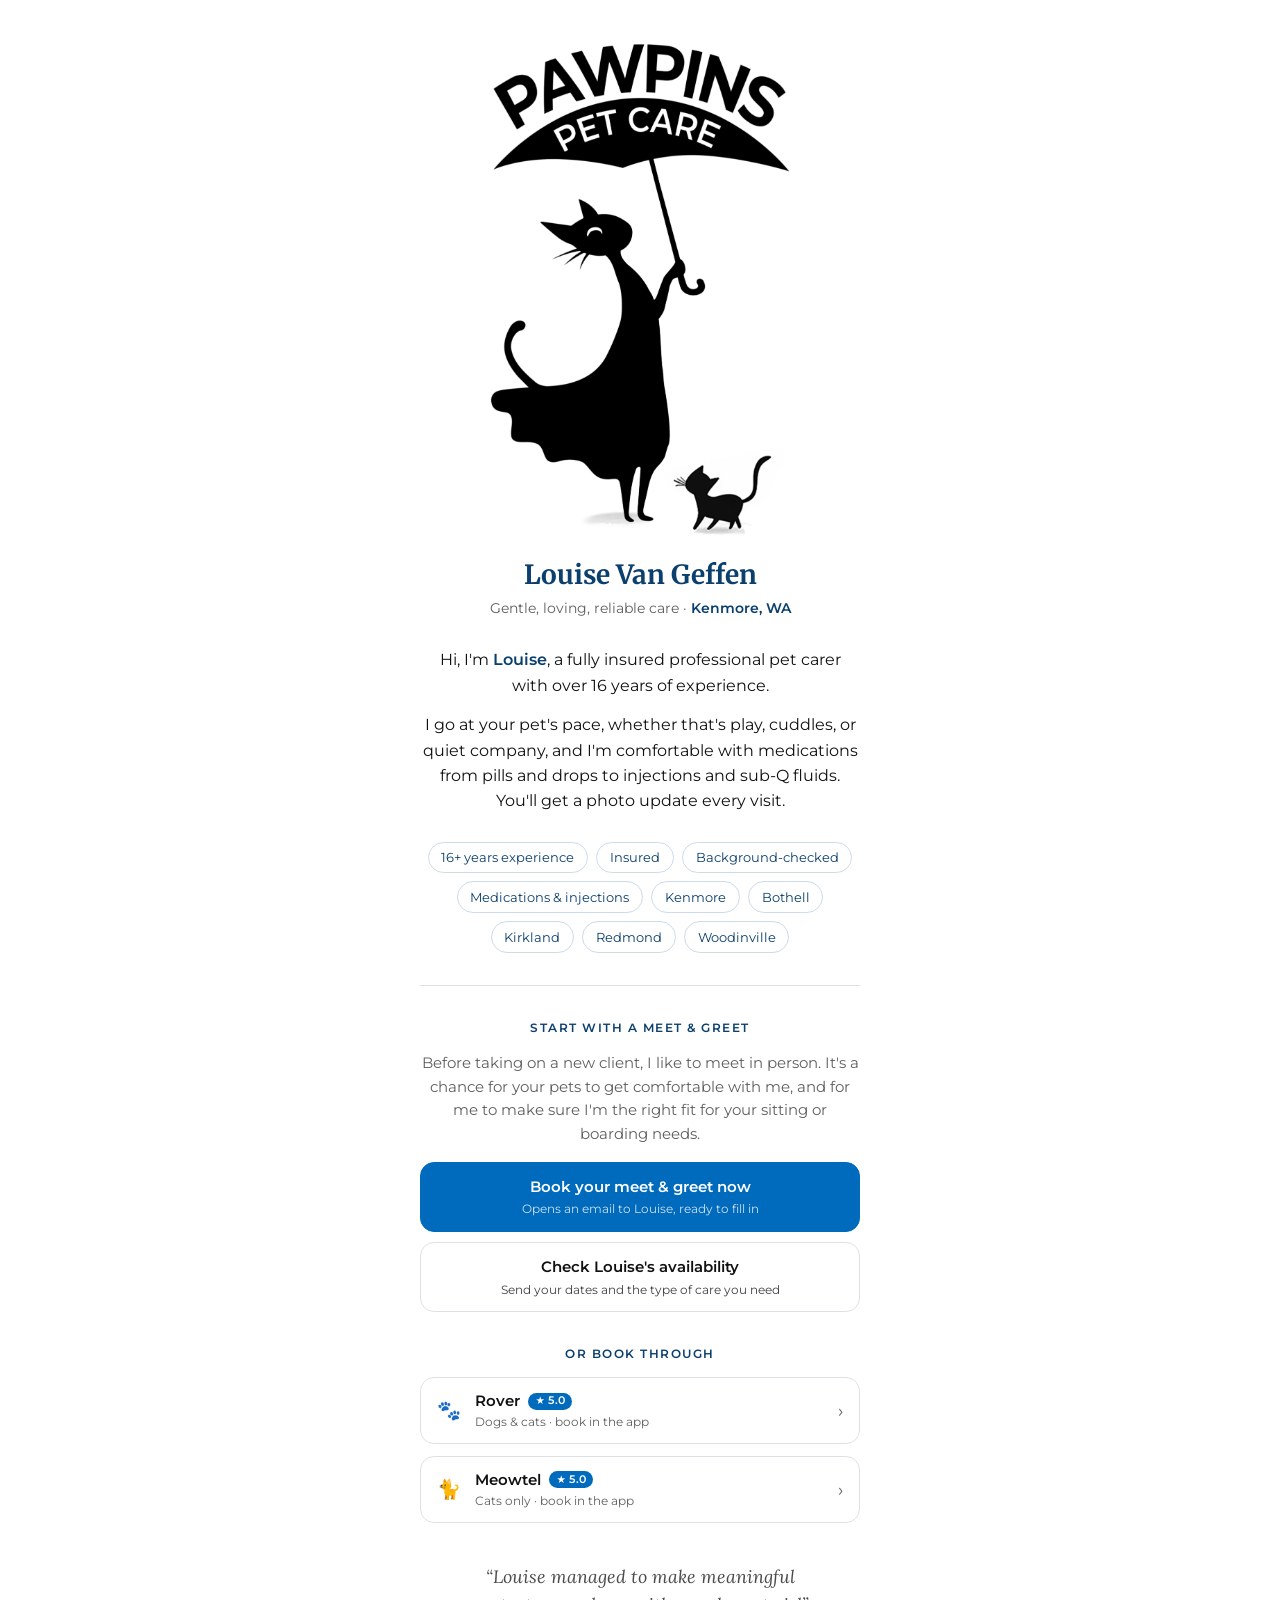
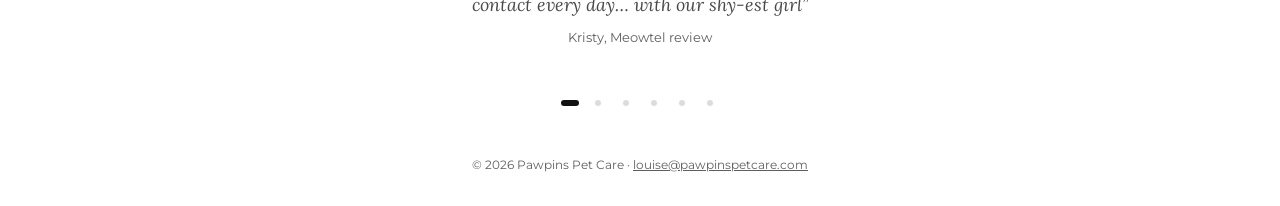
==== commit 17e40545: "Testimonials in Lora italic Co-Authored-By: Claude Opus 5.5 <noreply@anthropic.com>" ====
--- a/index.html
+++ b/index.html
@@ -21,7 +21,7 @@
   <link rel="apple-touch-icon" href="apple-touch-icon.png">
   <link rel="preconnect" href="https://fonts.googleapis.com">
   <link rel="preconnect" href="https://fonts.gstatic.com" crossorigin>
-  <link href="https://fonts.googleapis.com/css2?family=Merriweather:wght@400;700&family=Montserrat:wght@400;500;600&display=swap" rel="stylesheet">
+  <link href="https://fonts.googleapis.com/css2?family=Lora:ital,wght@1,400&family=Merriweather:wght@400;700&family=Montserrat:wght@400;500;600&display=swap" rel="stylesheet">
 
   <script type="application/ld+json">
   {
@@ -42,7 +42,7 @@
   }
   </script>
 
-  <link rel="stylesheet" href="style.css?v=20261124j">
+  <link rel="stylesheet" href="style.css?v=20261124k">
 </head>
 <body>
   <main>
@@ -127,8 +127,8 @@
       <a href="mailto:louise@pawpinspetcare.com" style="color: inherit">louise@pawpinspetcare.com</a>
     </footer>
   </main>
-  <script src="mail.js?v=20261124j"></script>
-  <script src="reviews.js?v=20261124j"></script>
+  <script src="mail.js?v=20261124k"></script>
+  <script src="reviews.js?v=20261124k"></script>
   <script>
     // Desktop only: the logo starts large and shrinks to its normal size over the first part of the scroll.
     (function () {
--- a/style.css
+++ b/style.css
@@ -213,9 +213,9 @@
 }
 .review.is-active { opacity: 1; transform: none; pointer-events: auto; }
 .review blockquote {
-  font-family: var(--serif);
+  font-family: "Lora", Georgia, serif;   /* softer italic than Merriweather */
   font-style: italic;
-  font-size: 1.1rem;
+  font-size: 1.12rem;
   line-height: 1.6;
   color: #4a4a4a;   /* softer than body text */
   text-wrap: balance;
